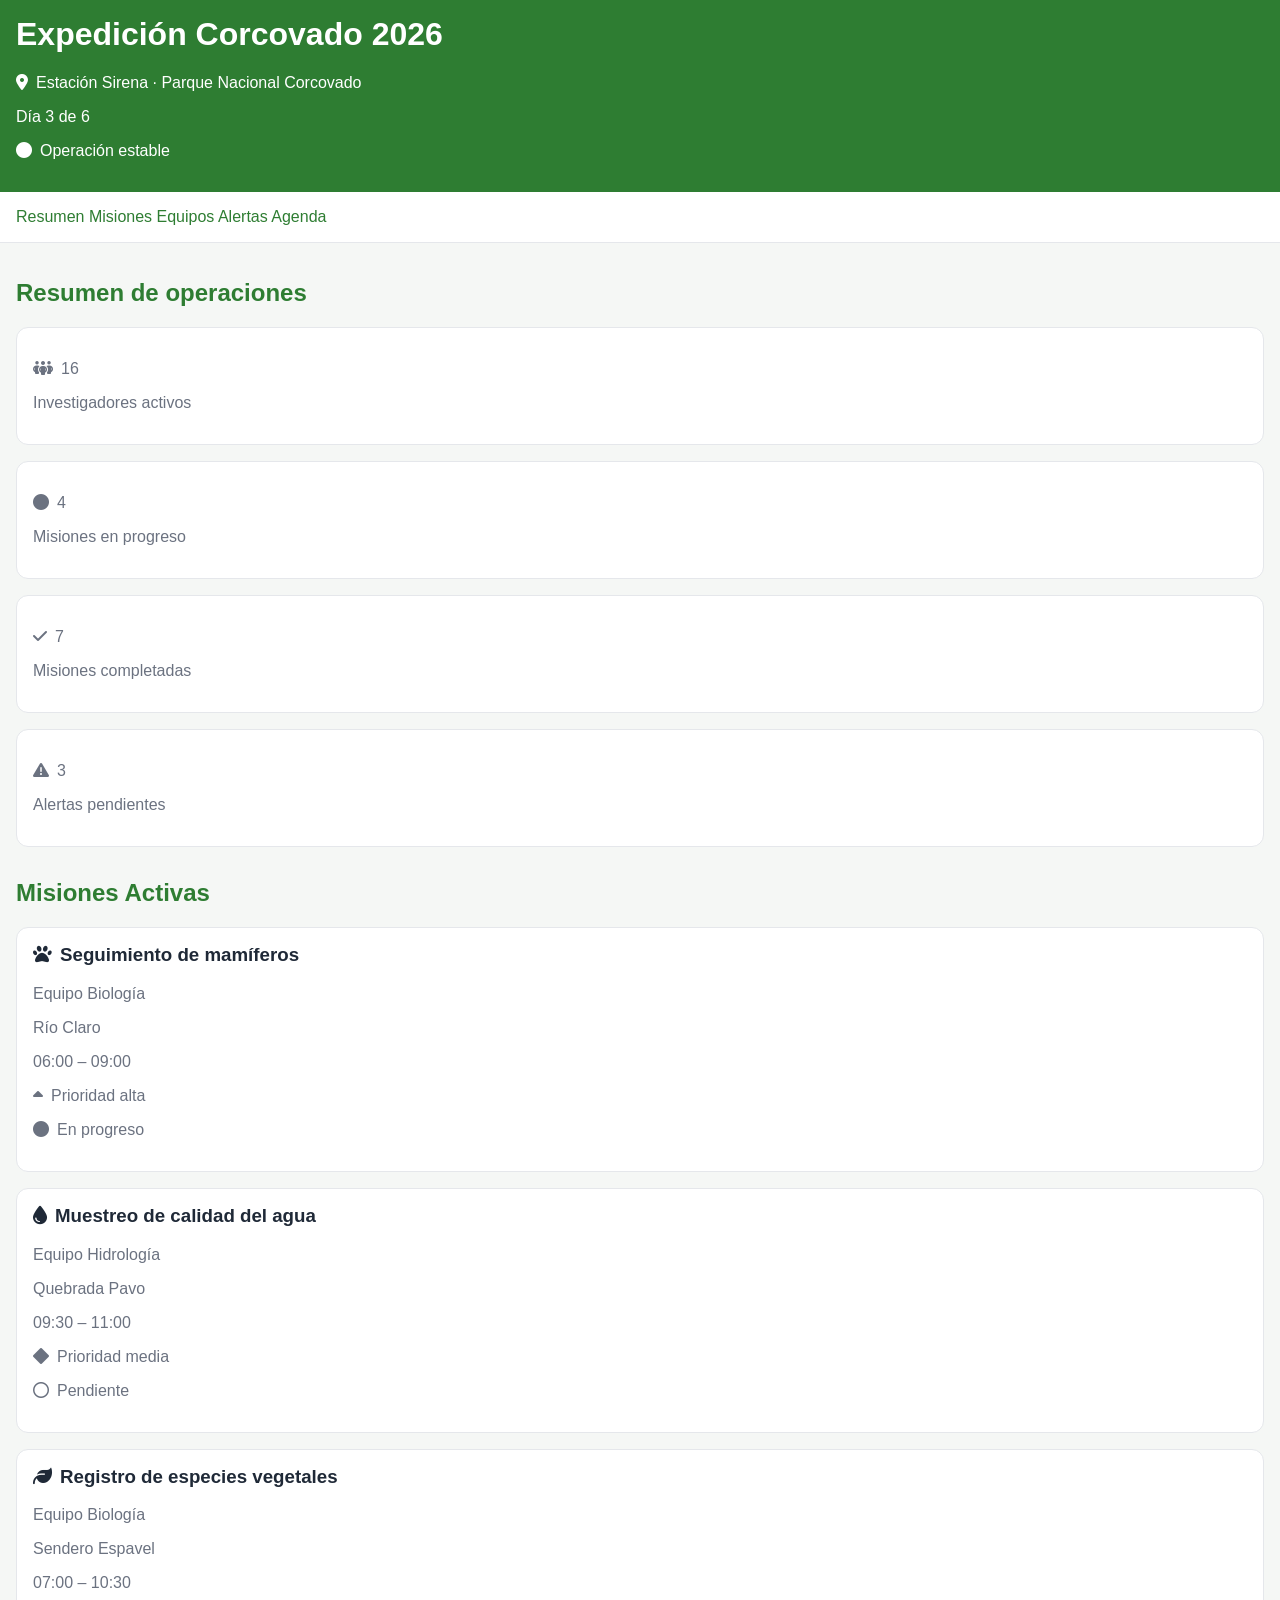
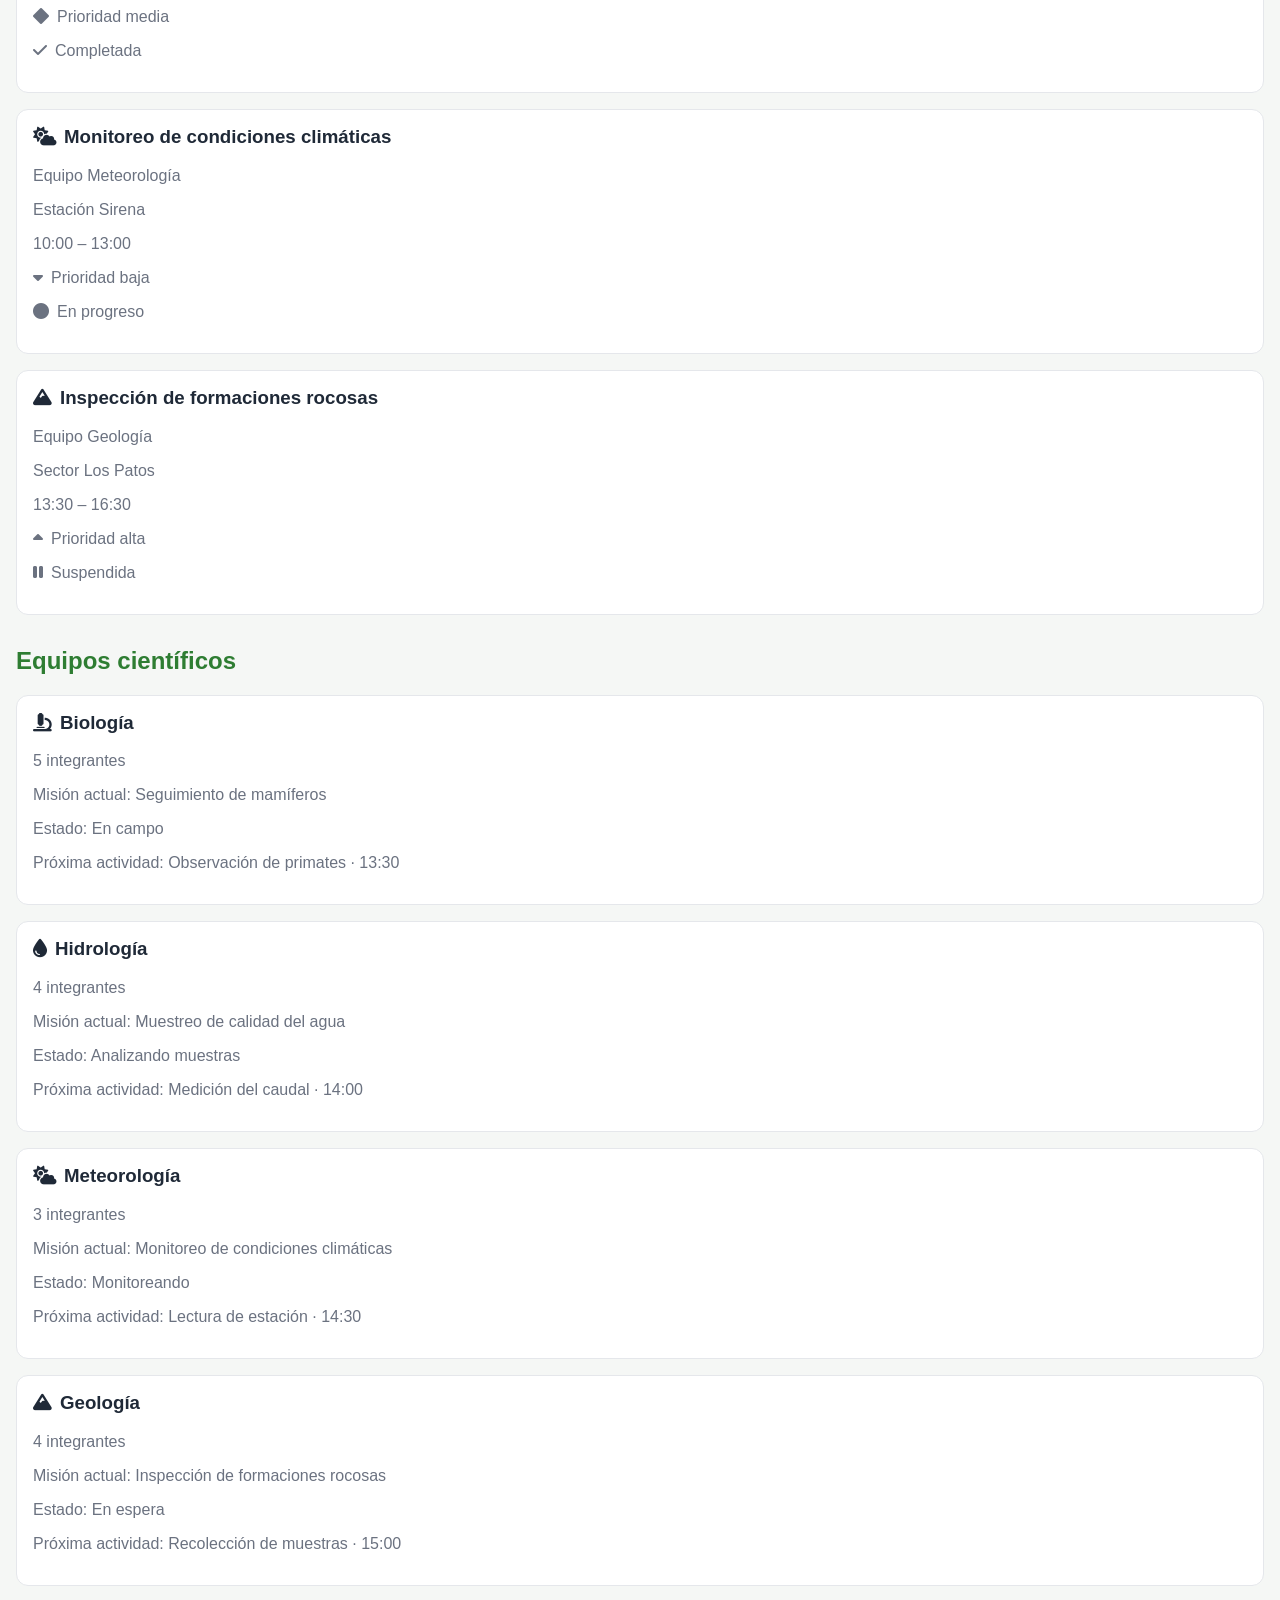
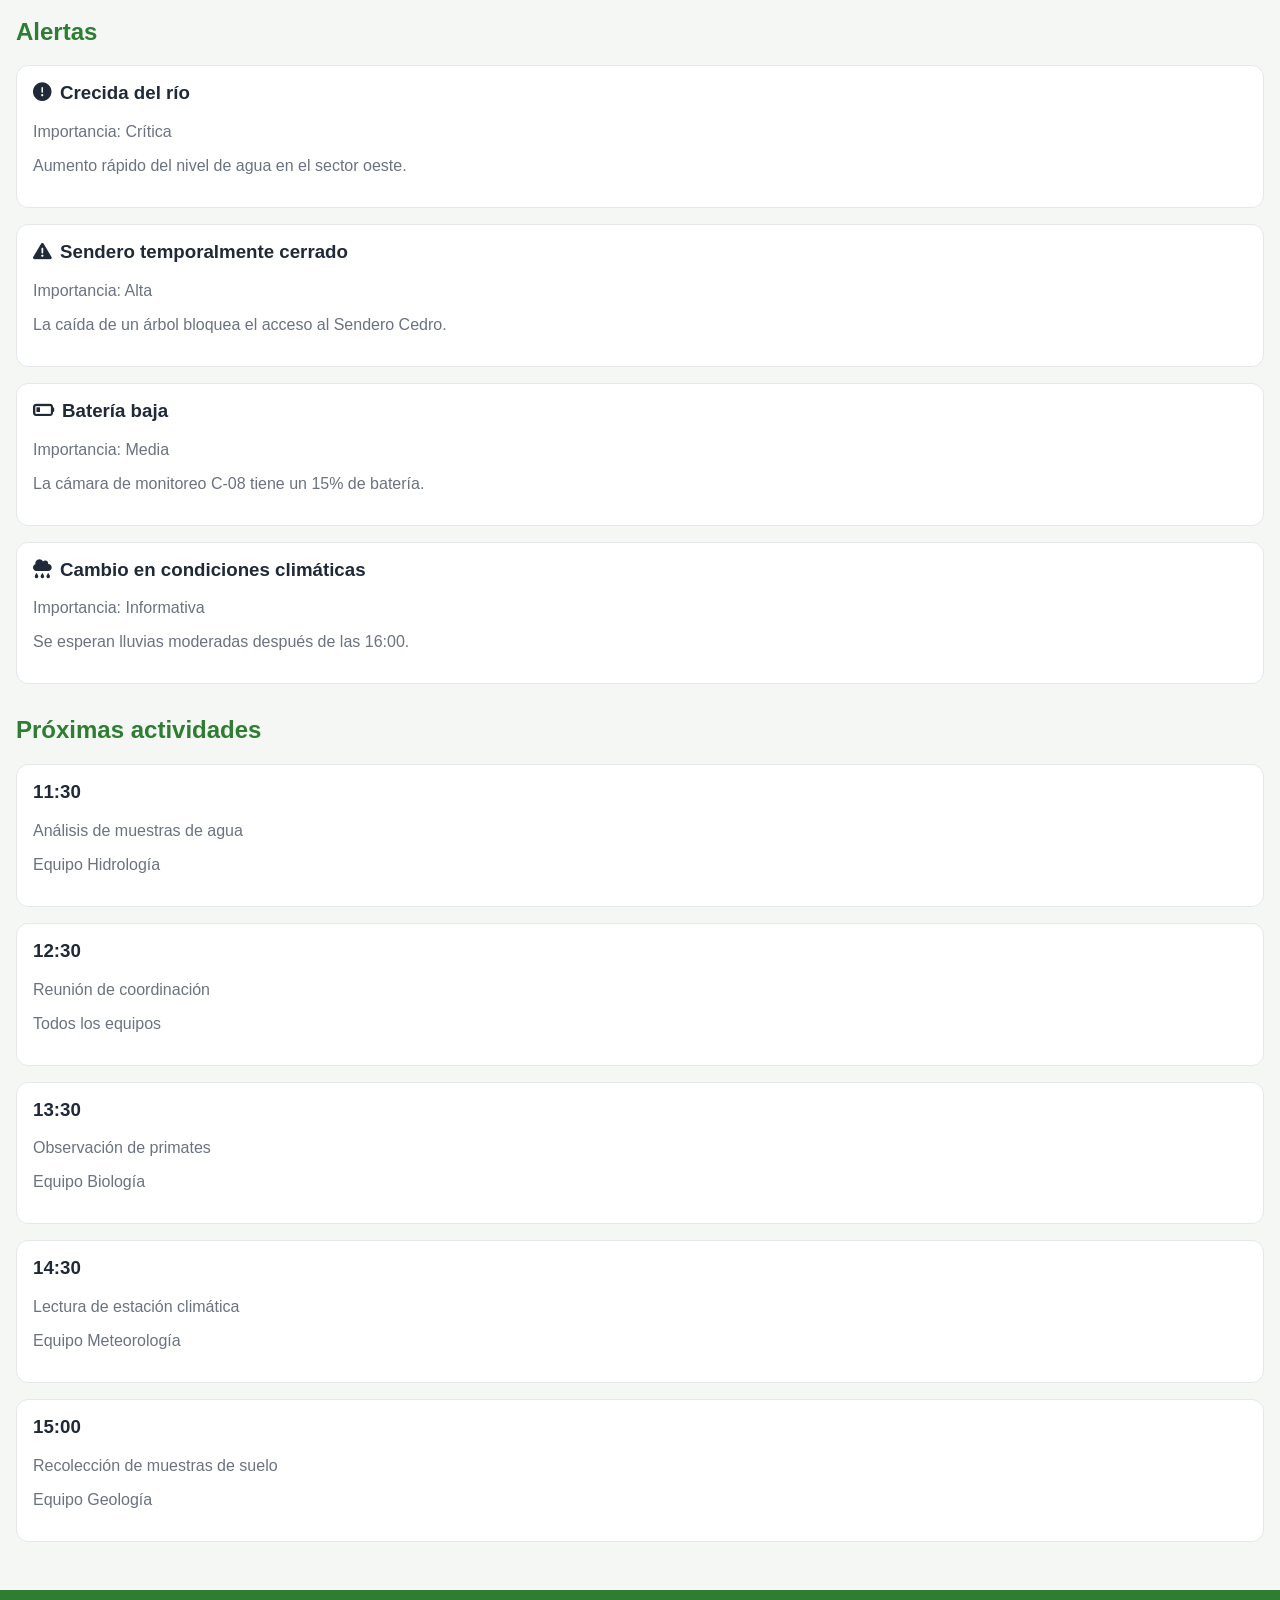
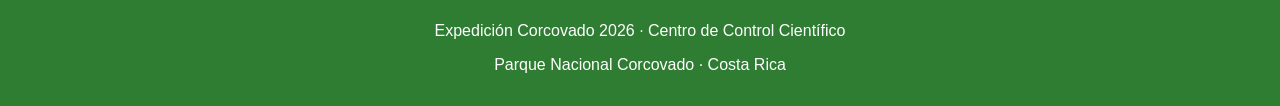
==== caso1/index.html @ 74ad6691 "[new]: Completa estructura HTML y estilos base del Caso 1" ====
<!DOCTYPE html>
<html lang="es">

<head>
    <meta charset="UTF-8">
    <meta name="viewport" content="width=device-width, initial-scale=1.0">
    <title>Expedición Corcovado 2026</title>

    <link rel="stylesheet" href="css/estilos.css">
    <!-- FontAwesome -->
    <link rel="stylesheet" href="https://cdnjs.cloudflare.com/ajax/libs/font-awesome/6.4.0/css/all.min.css">

</head>

<body>
    <header>
        <h1>Expedición Corcovado 2026</h1>
        <p><i class="fa-solid fa-location-dot"></i>Estación Sirena · Parque Nacional Corcovado</p>
        <p>Día 3 de 6</p>
        <p><i class="fa-solid fa-circle"></i>Operación estable</p>
    </header>

    <nav>
        <a href="#">Resumen</a>
        <a href="#">Misiones</a>
        <a href="#">Equipos</a>
        <a href="#">Alertas</a>
        <a href="#">Agenda</a>
    </nav>

    <main>
        <section>
            <h2>Resumen de operaciones</h2>
            <article>
                <p><i class="fa-solid fa-people-group"></i>16</p>
                <p>Investigadores activos</p>
            </article>

            <article>
                <p><i class="fa-solid fa-circle"></i>4</p>
                <p>Misiones en progreso</p>
            </article>

            <article>
                <p><i class="fa-solid fa-check"></i>7</p>
                <p>Misiones completadas</p>
            </article>

            <article>
                <p><i class="fa-solid fa-triangle-exclamation"></i>3</p>
                <p>Alertas pendientes</p>
            </article>
        </section>

        <section>
            <h2>Misiones Activas</h2>
            <article>
                <h3><i class="fa-solid fa-paw"></i>Seguimiento de mamíferos</h3>
                <p>Equipo Biología</p>
                <p>Río Claro</p>
                <p>06:00 – 09:00</p>
                <p><i class="fa-solid fa-caret-up"></i>Prioridad alta</p>
                <p><i class="fa-solid fa-circle"></i>En progreso</p>
            </article>

            <article>
                <h3><i class="fa-solid fa-droplet"></i>Muestreo de calidad del agua</h3>
                <p>Equipo Hidrología</p>
                <p>Quebrada Pavo</p>
                <p>09:30 – 11:00</p>
                <p><i class="fa-solid fa-diamond"></i>Prioridad media</p>
                <p><i class="fa-regular fa-circle"></i>Pendiente</p>
            </article>

            <article>
                <h3><i class="fa-solid fa-leaf"></i>Registro de especies vegetales</h3>
                <p>Equipo Biología</p>
                <p>Sendero Espavel</p>
                <p>07:00 – 10:30</p>
                <p><i class="fa-solid fa-diamond"></i>Prioridad media</p>
                <p><i class="fa-solid fa-check"></i>Completada</p>
            </article>

            <article>
                <h3><i class="fa-solid fa-cloud-sun"></i>Monitoreo de condiciones climáticas</h3>
                <p>Equipo Meteorología</p>
                <p>Estación Sirena</p>
                <p>10:00 – 13:00</p>
                <p><i class="fa-solid fa-caret-down"></i>Prioridad baja</p>
                <p><i class="fa-solid fa-circle"></i>En progreso</p>
            </article>

            <article>
                <h3><i class="fa-solid fa-mountain"></i>Inspección de formaciones rocosas</h3>
                <p>Equipo Geología</p>
                <p>Sector Los Patos</p>
                <p>13:30 – 16:30</p>
                <p><i class="fa-solid fa-caret-up"></i>Prioridad alta</p>
                <p><i class="fa-solid fa-pause"></i>Suspendida</p>
            </article>
        </section>

        <section>
            <h2>Equipos científicos</h2>
            <article>
                <h3><i class="fa-solid fa-microscope"></i>Biología</h3>
                <p>5 integrantes</p>
                <p>Misión actual: Seguimiento de mamíferos</p>
                <p>Estado: En campo</p>
                <p>Próxima actividad: Observación de primates · 13:30</p>
            </article>

            <article>
                <h3><i class="fa-solid fa-droplet"></i>Hidrología</h3>
                <p>4 integrantes</p>
                <p>Misión actual: Muestreo de calidad del agua</p>
                <p>Estado: Analizando muestras</p>
                <p>Próxima actividad: Medición del caudal · 14:00</p>
            </article>

            <article>
                <h3><i class="fa-solid fa-cloud-sun"></i>Meteorología</h3>
                <p>3 integrantes</p>
                <p>Misión actual: Monitoreo de condiciones climáticas</p>
                <p>Estado: Monitoreando</p>
                <p>Próxima actividad: Lectura de estación · 14:30</p>
            </article>

            <article>
                <h3><i class="fa-solid fa-mountain"></i>Geología</h3>
                <p>4 integrantes</p>
                <p>Misión actual: Inspección de formaciones rocosas</p>
                <p>Estado: En espera</p>
                <p>Próxima actividad: Recolección de muestras · 15:00</p>
            </article>
        </section>

        <aside>
            <h2>Alertas</h2>
            <article>
                <h3><i class="fa-solid fa-circle-exclamation"></i>Crecida del río</h3>
                <p>Importancia: Crítica</p>
                <p>Aumento rápido del nivel de agua en el sector oeste.</p>
            </article>

            <article>
                <h3><i class="fa-solid fa-triangle-exclamation"></i>Sendero temporalmente cerrado</h3>
                <p>Importancia: Alta</p>
                <p>La caída de un árbol bloquea el acceso al Sendero Cedro.</p>
            </article>

            <article>
                <h3><i class="fa-solid fa-battery-quarter"></i>Batería baja</h3>
                <p>Importancia: Media</p>
                <p>La cámara de monitoreo C-08 tiene un 15% de batería.</p>
            </article>

            <article>
                <h3><i class="fa-solid fa-cloud-rain"></i>Cambio en condiciones climáticas</h3>
                <p>Importancia: Informativa</p>
                <p>Se esperan lluvias moderadas después de las 16:00.</p>
            </article>
        </aside>

        <section>
            <h2>Próximas actividades</h2>
            <article>
                <h3>11:30</h3>
                <p>Análisis de muestras de agua</p>
                <p>Equipo Hidrología</p>
            </article>

            <article>
                <h3>12:30</h3>
                <p>Reunión de coordinación</p>
                <p>Todos los equipos</p>
            </article>

            <article>
                <h3>13:30</h3>
                <p>Observación de primates</p>
                <p>Equipo Biología</p>
            </article>

            <article>
                <h3>14:30</h3>
                <p>Lectura de estación climática</p>
                <p>Equipo Meteorología</p>
            </article>

            <article>
                <h3>15:00</h3>
                <p>Recolección de muestras de suelo</p>
                <p>Equipo Geología</p>
            </article>
        </section>
    </main>

    <footer>
        <p>Expedición Corcovado 2026 · Centro de Control Científico</p>
        <p>Parque Nacional Corcovado · Costa Rica</p>
    </footer>

</body>
</html>
---- caso1/css/estilos.css ----
/* Variables */
:root {
    /* Colores principales */
    --color-primario: #2E7D32;
    --color-secundario: #66BB6A;
    --color-fondo: #F5F7F5;
    --color-superficie: #FFFFFF;

    /* Texto y bordes */
    --color-texto-principal: #1F2937;
    --color-texto-secundario: #6B7280;
    --color-borde: #E5E7EB;

    /* Estados de misiones */
    --color-pendiente: #3B82F6;
    --color-progreso: #10B981;
    --color-completada: #8B5CF6;
    --color-suspendida: #6B7280;

    /* Alertas */
    --color-critica: #DC2626;
    --color-alta: #F97316;
    --color-media: #EAB308;
    --color-informativa: #3B82F6;

    /* Espaciados */
    --espaciado-pequeno: 0.5rem;
    --espaciado-medio: 1rem;
    --espaciado-grande: 2rem;

    /* Bordes */
    --radio-pequeno: 0.5rem;
    --radio-medio: 0.75rem;
    --radio-grande: 1rem;
}


/* Configuración general */
* {
    box-sizing: border-box;
}

body {
    margin: 0;
    font-family: Arial, sans-serif;
    background-color: var(--color-fondo);
    color: var(--color-texto-principal);
}


/* Encabezado */
header {
    background-color: var(--color-primario);
    color: white;
    padding: var(--espaciado-medio);
}

header h1 {
    margin-top: 0;
}


/* Navegación */
nav {
    background-color: var(--color-superficie);
    padding: var(--espaciado-medio);
    border-bottom: 1px solid var(--color-borde);
}

nav a {
    color: var(--color-primario);
    text-decoration: none;
}

nav a:hover {
    text-decoration: underline;
}


/* Contenido principal */
main {
    padding: var(--espaciado-medio);
}


/* Secciones */
section,
aside {
    margin-bottom: var(--espaciado-grande);
}

section h2,
aside h2 {
    color: var(--color-primario);
}


/* Tarjetas */
article {
    background-color: var(--color-superficie);
    border: 1px solid var(--color-borde);
    border-radius: var(--radio-medio);
    padding: var(--espaciado-medio);
    margin-bottom: var(--espaciado-medio);
}

article h3 {
    margin-top: 0;
}

article p {
    color: var(--color-texto-secundario);
}


/* Iconos */
i {
    margin-right: var(--espaciado-pequeno);
}


/* Pie de página */
footer {
    background-color: var(--color-primario);
    color: white;
    text-align: center;
    padding: var(--espaciado-medio);
}
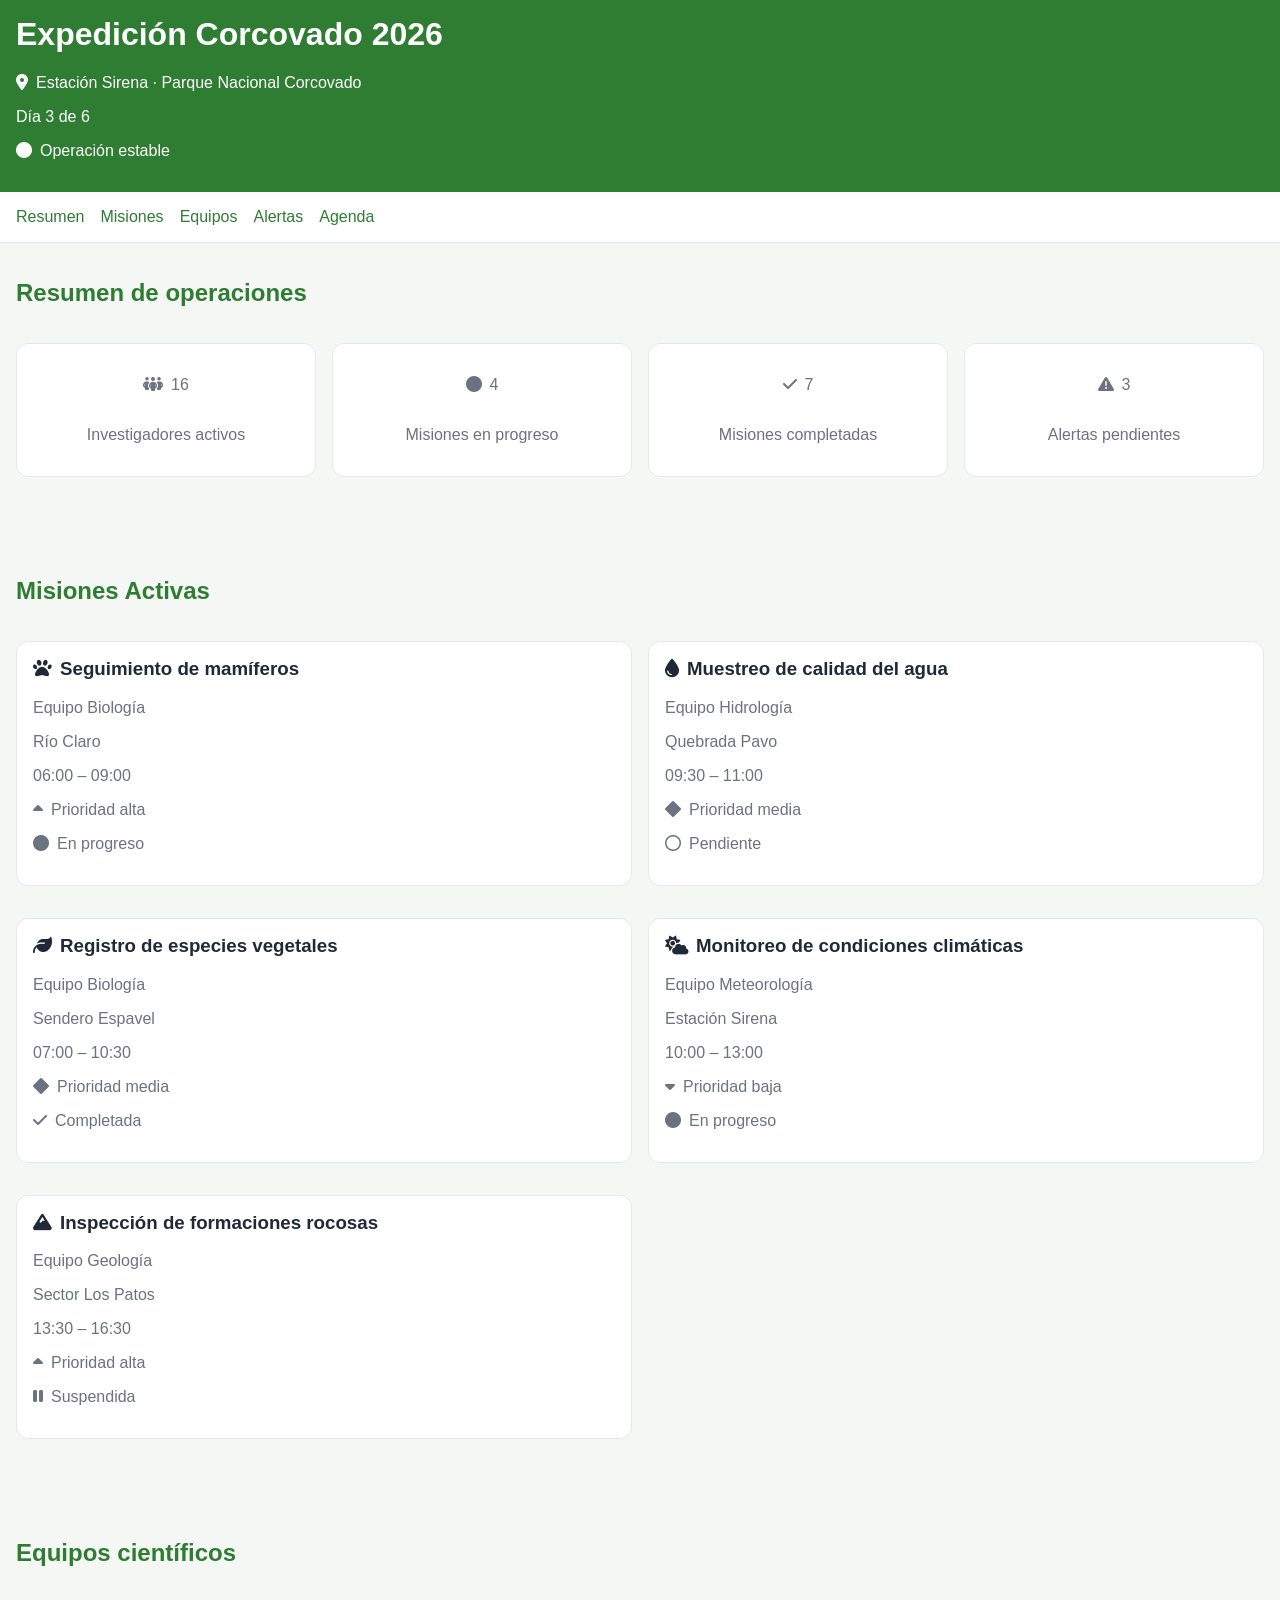
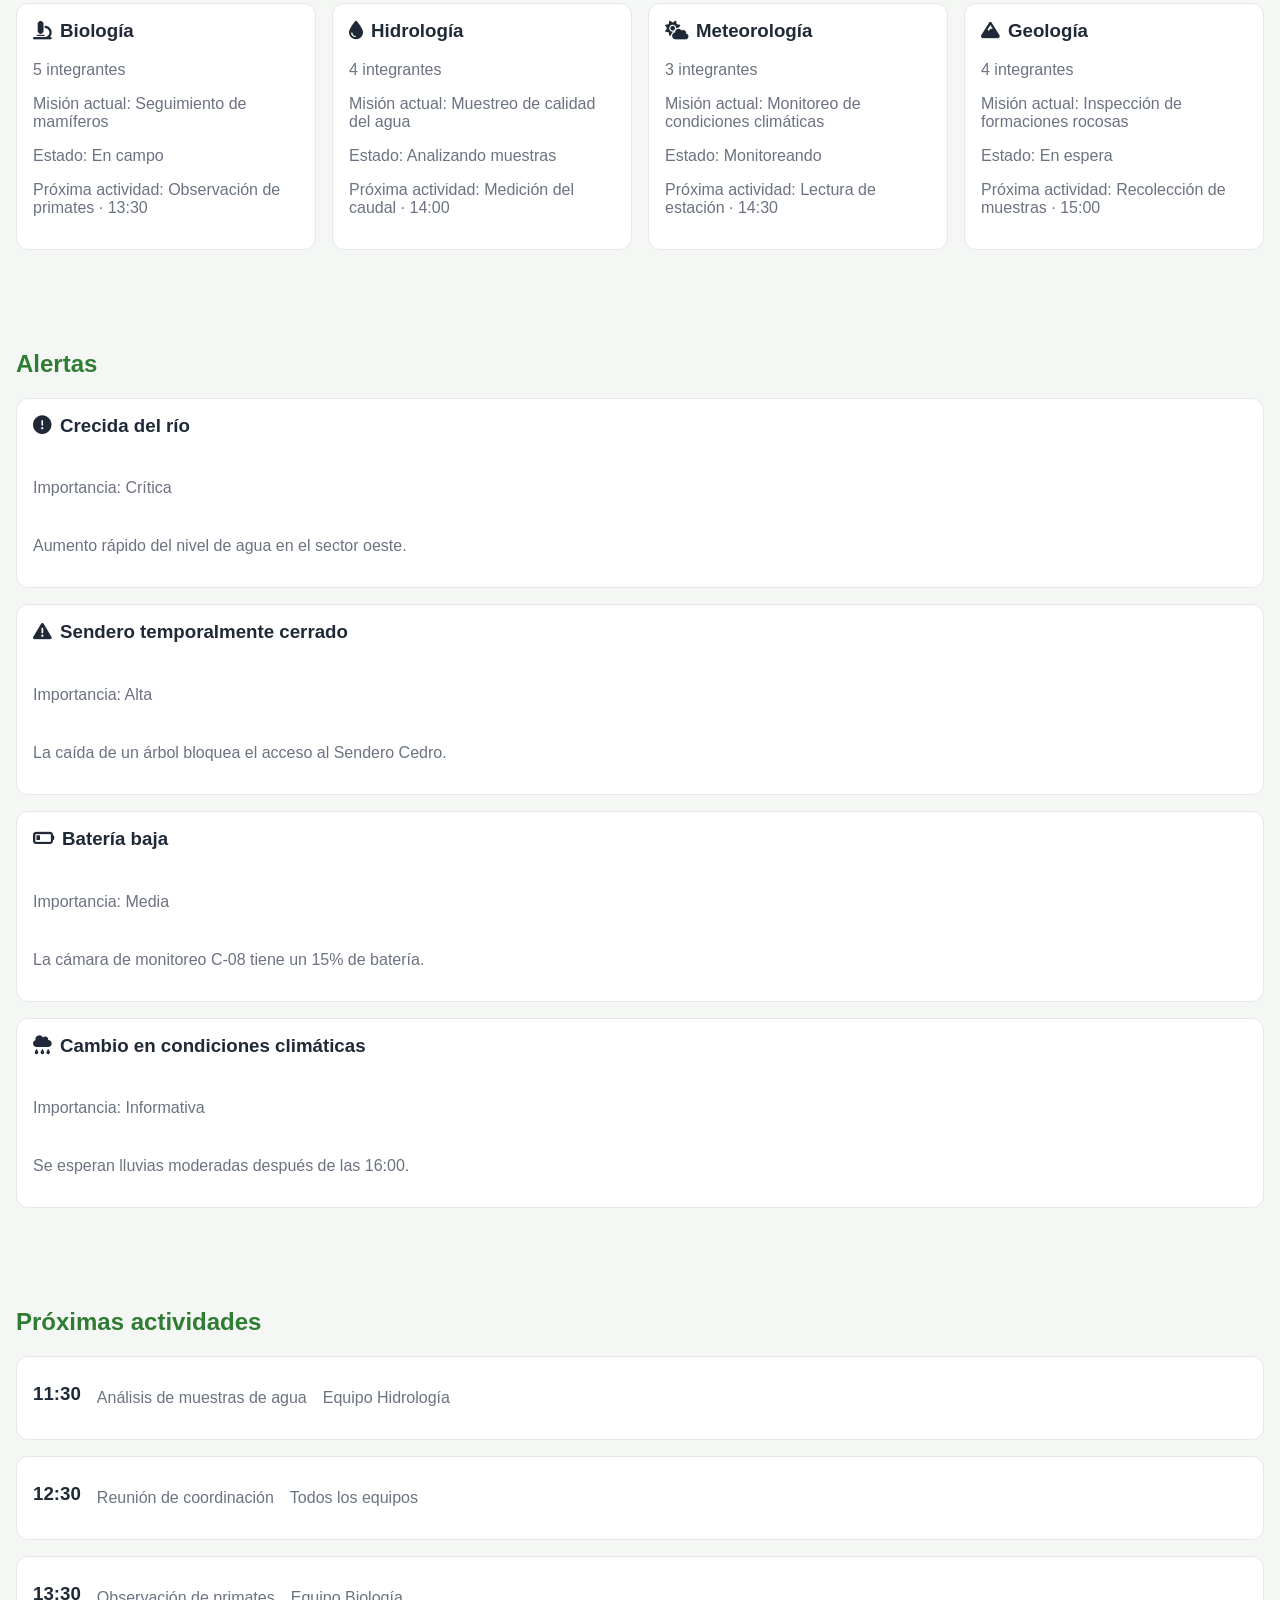
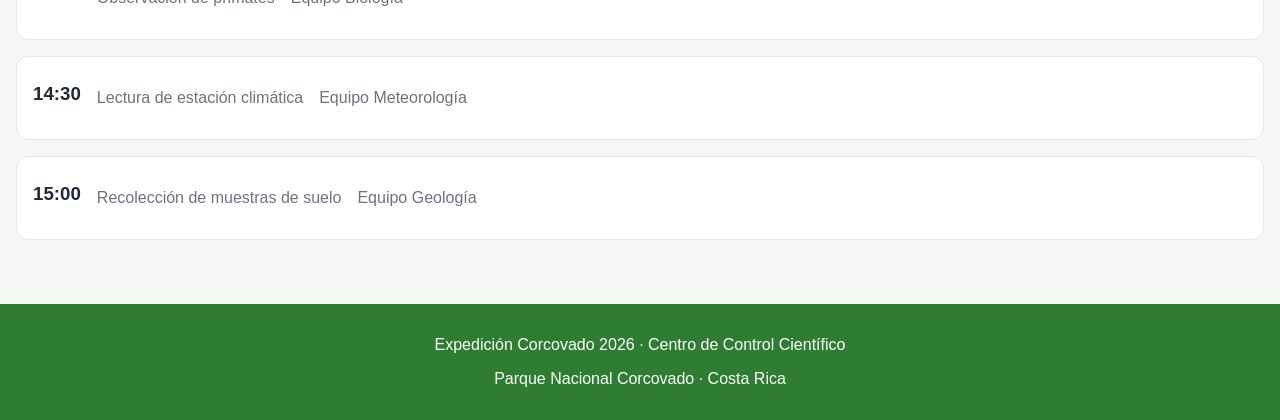
==== commit c3e6670e: "[improve]: Aplica Grid y Flexbox al diseño responsive del Caso 1" ====
--- a/caso1/index.html
+++ b/caso1/index.html
@@ -29,7 +29,7 @@
     </nav>
 
     <main>
-        <section>
+        <section class="resumen">
             <h2>Resumen de operaciones</h2>
             <article>
                 <p><i class="fa-solid fa-people-group"></i>16</p>
@@ -52,7 +52,7 @@
             </article>
         </section>
 
-        <section>
+        <section class="misiones">
             <h2>Misiones Activas</h2>
             <article>
                 <h3><i class="fa-solid fa-paw"></i>Seguimiento de mamíferos</h3>
@@ -100,7 +100,7 @@
             </article>
         </section>
 
-        <section>
+        <section class="equipos">
             <h2>Equipos científicos</h2>
             <article>
                 <h3><i class="fa-solid fa-microscope"></i>Biología</h3>
@@ -135,7 +135,7 @@
             </article>
         </section>
 
-        <aside>
+        <aside class="alertas">
             <h2>Alertas</h2>
             <article>
                 <h3><i class="fa-solid fa-circle-exclamation"></i>Crecida del río</h3>
@@ -162,7 +162,7 @@
             </article>
         </aside>
 
-        <section>
+        <section class="actividades">
             <h2>Próximas actividades</h2>
             <article>
                 <h3>11:30</h3>
--- a/caso1/css/estilos.css
+++ b/caso1/css/estilos.css
@@ -34,6 +34,7 @@
     --radio-grande: 1rem;
 }
 
+/* CELULAR */
 
 /* Configuración general */
 * {
@@ -65,6 +66,15 @@
     background-color: var(--color-superficie);
     padding: var(--espaciado-medio);
     border-bottom: 1px solid var(--color-borde);
+
+    /* Contenedor Flexbox */
+    display: flex;
+
+    /* Espaciado entre los enlaces */
+    gap: var(--espaciado-medio);
+
+    /* Permite que los items salten a una nueva linea flexible cuando no caben */
+    flex-wrap: wrap;
 }
 
 nav a {
@@ -80,8 +90,16 @@
 /* Contenido principal */
 main {
     padding: var(--espaciado-medio);
-}
-
+
+    /* Convierte el main en un Grid */
+    display: grid;
+
+    /* Como la base está pensada para móvil. usamos solo una columna que ocupa todo el espacio disponible, 1fr */
+    grid-template-columns: 1fr;
+
+    /* Espacio entre las diferentes zonas */
+    gap: var(--espaciado-grande);
+}
 
 /* Secciones */
 section,
@@ -93,7 +111,6 @@
 aside h2 {
     color: var(--color-primario);
 }
-
 
 /* Tarjetas */
 article {
@@ -112,12 +129,83 @@
     color: var(--color-texto-secundario);
 }
 
-
 /* Iconos */
 i {
     margin-right: var(--espaciado-pequeno);
 }
 
+.resumen {
+    display: grid;
+
+    /* En teléfono una sola columna */
+    grid-template-columns: 1fr;
+
+    gap: var(--espaciado-medio);
+
+}
+
+/* El título debe ocupar todo el ancho del Grid */
+.resumen h2 {
+    grid-column: 1 / -1;
+}
+
+.resumen article {
+    /* Flexbox para cada article */
+    display: flex;
+
+    /* Así número y texto van a permanecer uno debajo del otro */
+    flex-direction: column;
+
+    /* Centra el contenido */
+    align-items: center;
+    text-align: center;
+}
+
+.misiones {
+    display: grid;
+
+    /* En teléfono las misiones aparecen
+       una debajo de otra */
+    grid-template-columns: 1fr;
+
+    gap: var(--espaciado-medio);
+}
+
+/* El título ocupa todo el ancho */
+.misiones h2 {
+    grid-column: 1 / -1;
+}
+
+.equipos {
+    display: grid;
+
+    /* Una columna en teléfono */
+    grid-template-columns: 1fr;
+
+    gap: var(--espaciado-medio);
+}
+
+.equipos h2 {
+    grid-column: 1 / -1;
+}
+
+.alertas article {
+    display: flex;
+
+    /* Mantiene el contenido vertical */
+    flex-direction: column;
+
+    gap: var(--espaciado-pequeno);
+}
+
+.actividades article {
+    display: flex;
+
+    /* Mantiene el contenido vertical */
+    flex-direction: column;
+
+    gap: var(--espaciado-pequeno);
+}
 
 /* Pie de página */
 footer {
@@ -125,4 +213,47 @@
     color: white;
     text-align: center;
     padding: var(--espaciado-medio);
-}+}
+
+/* TABLET */
+@media (min-width: 48rem) {
+
+    .resumen {
+        grid-template-columns: repeat(2, 1fr);
+    }
+
+    /* Dos misiones por fila */
+    .misiones {
+        grid-template-columns: repeat(2, 1fr);
+    }
+
+    /* Dos equipos por fila */
+    .equipos {
+        grid-template-columns: repeat(2, 1fr);
+    }
+
+    /* Colocamos hora, actividad y equipo horizontalmente */
+    .actividades article {
+        flex-direction: row;
+        align-items: flex-end;
+        gap: var(--espaciado-medio);
+    }
+}
+
+/* ESCRITORIO */
+@media (min-width: 64rem) {
+    .resumen {
+        grid-template-columns: repeat(4, 1fr);
+    }
+
+    /* Misiones en dos columnas porque tienen mucha informacion */
+    .misiones {
+        grid-template-columns: repeat(2, 1fr);
+    }
+
+    /*
+    Equipos en una sola fila */
+    .equipos {
+        grid-template-columns: repeat(4, 1fr);
+    }
+}
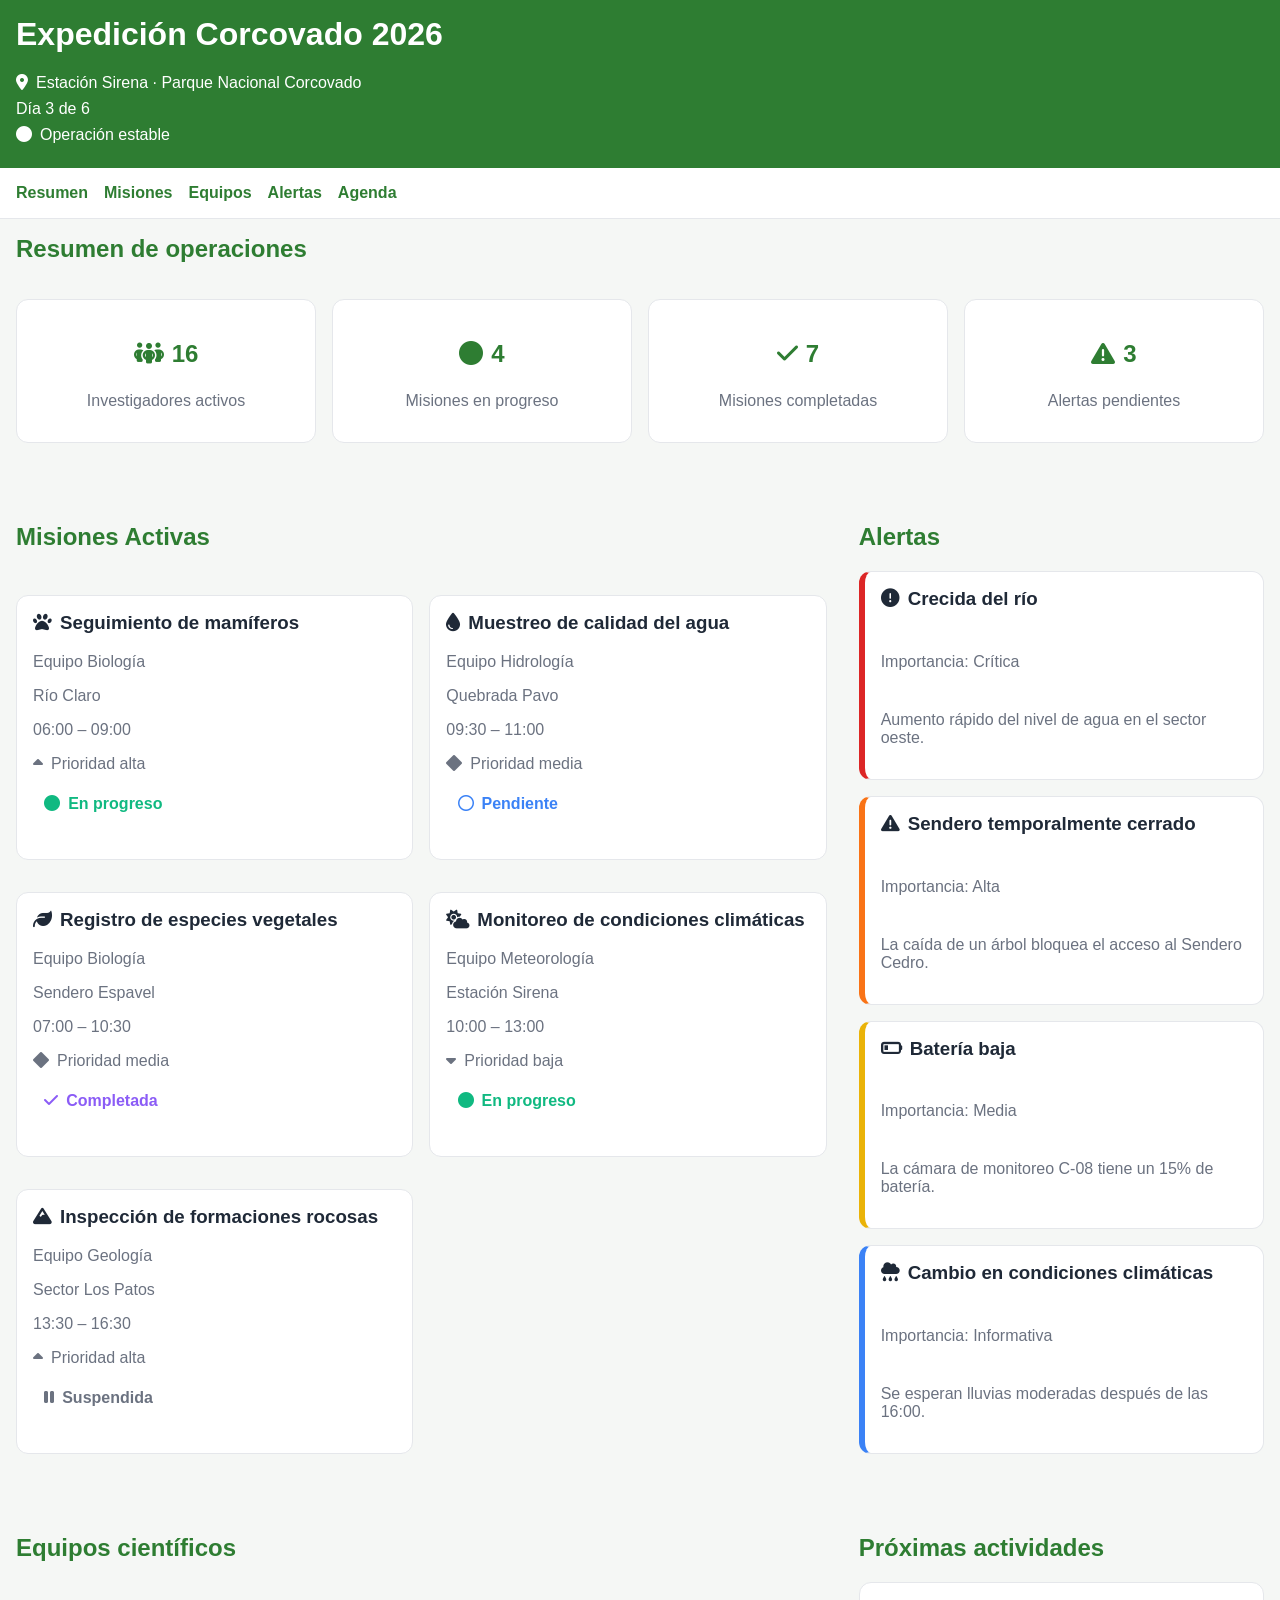
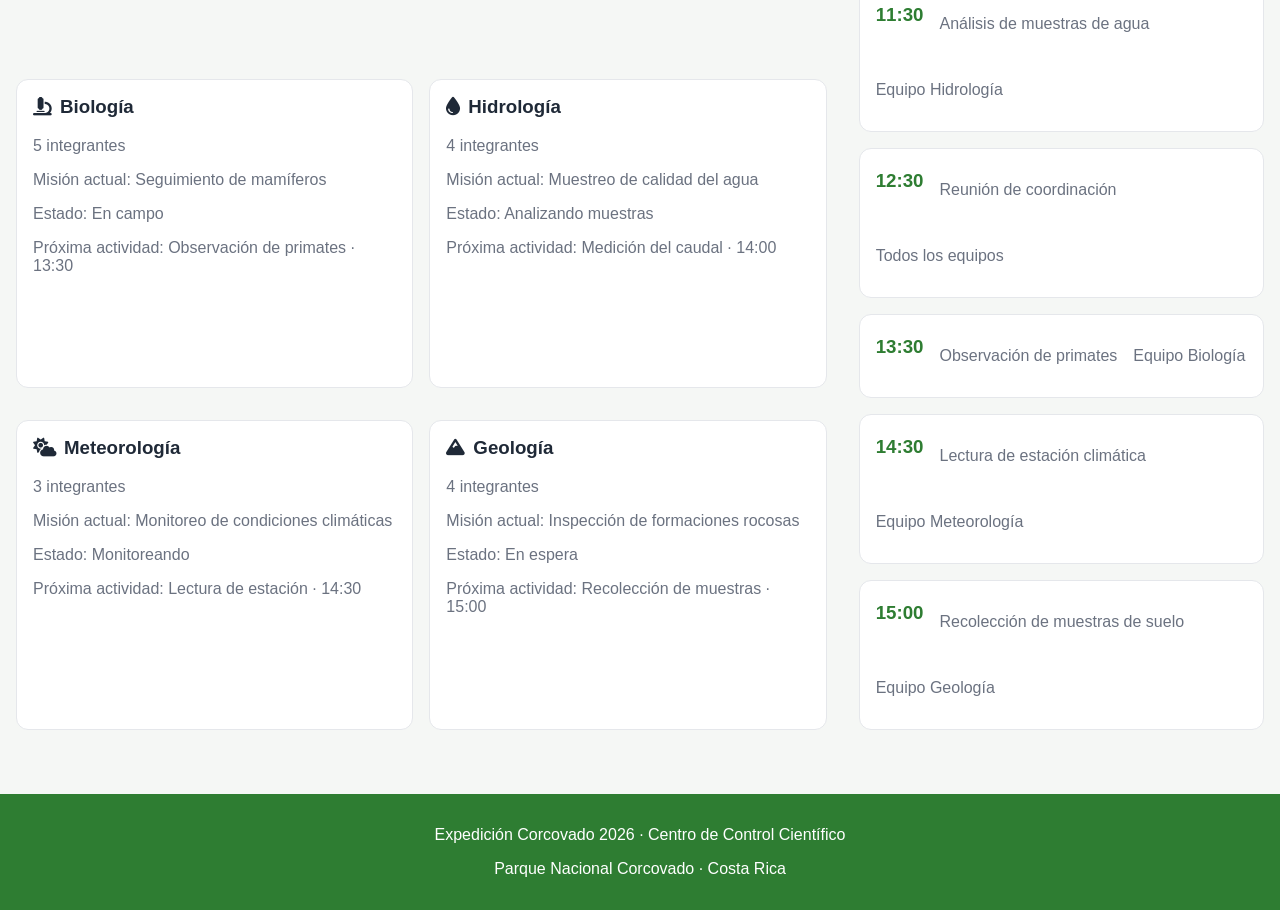
==== commit 6748088e: "[improve]: Finaliza diseño responsive del Case 1" ====
--- a/caso1/index.html
+++ b/caso1/index.html
@@ -60,7 +60,7 @@
                 <p>Río Claro</p>
                 <p>06:00 – 09:00</p>
                 <p><i class="fa-solid fa-caret-up"></i>Prioridad alta</p>
-                <p><i class="fa-solid fa-circle"></i>En progreso</p>
+                <p class="estado progreso"><i class="fa-solid fa-circle"></i>En progreso</p>
             </article>
 
             <article>
@@ -69,7 +69,7 @@
                 <p>Quebrada Pavo</p>
                 <p>09:30 – 11:00</p>
                 <p><i class="fa-solid fa-diamond"></i>Prioridad media</p>
-                <p><i class="fa-regular fa-circle"></i>Pendiente</p>
+                <p class="estado pendiente"><i class="fa-regular fa-circle"></i>Pendiente</p>
             </article>
 
             <article>
@@ -78,7 +78,7 @@
                 <p>Sendero Espavel</p>
                 <p>07:00 – 10:30</p>
                 <p><i class="fa-solid fa-diamond"></i>Prioridad media</p>
-                <p><i class="fa-solid fa-check"></i>Completada</p>
+                <p class="estado completada"><i class="fa-solid fa-check"></i>Completada</p>
             </article>
 
             <article>
@@ -87,7 +87,7 @@
                 <p>Estación Sirena</p>
                 <p>10:00 – 13:00</p>
                 <p><i class="fa-solid fa-caret-down"></i>Prioridad baja</p>
-                <p><i class="fa-solid fa-circle"></i>En progreso</p>
+                <p class="estado progreso"><i class="fa-solid fa-circle"></i>En progreso</p>
             </article>
 
             <article>
@@ -96,7 +96,7 @@
                 <p>Sector Los Patos</p>
                 <p>13:30 – 16:30</p>
                 <p><i class="fa-solid fa-caret-up"></i>Prioridad alta</p>
-                <p><i class="fa-solid fa-pause"></i>Suspendida</p>
+                <p class="estado suspendida"><i class="fa-solid fa-pause"></i>Suspendida</p>
             </article>
         </section>
 
@@ -137,25 +137,25 @@
 
         <aside class="alertas">
             <h2>Alertas</h2>
-            <article>
+            <article class="alerta critica">
                 <h3><i class="fa-solid fa-circle-exclamation"></i>Crecida del río</h3>
                 <p>Importancia: Crítica</p>
                 <p>Aumento rápido del nivel de agua en el sector oeste.</p>
             </article>
 
-            <article>
+            <article  class="alerta alta">
                 <h3><i class="fa-solid fa-triangle-exclamation"></i>Sendero temporalmente cerrado</h3>
                 <p>Importancia: Alta</p>
                 <p>La caída de un árbol bloquea el acceso al Sendero Cedro.</p>
             </article>
 
-            <article>
+            <article class="alerta media">
                 <h3><i class="fa-solid fa-battery-quarter"></i>Batería baja</h3>
                 <p>Importancia: Media</p>
                 <p>La cámara de monitoreo C-08 tiene un 15% de batería.</p>
             </article>
 
-            <article>
+            <article class="alerta informativa">
                 <h3><i class="fa-solid fa-cloud-rain"></i>Cambio en condiciones climáticas</h3>
                 <p>Importancia: Informativa</p>
                 <p>Se esperan lluvias moderadas después de las 16:00.</p>
--- a/caso1/css/estilos.css
+++ b/caso1/css/estilos.css
@@ -1,4 +1,4 @@
-/* Variables */
+/* VARIABLES */
 :root {
     /* Colores principales */
     --color-primario: #2E7D32;
@@ -60,6 +60,10 @@
     margin-top: 0;
 }
 
+header p {
+    margin: var(--espaciado-pequeno) 0;
+}
+
 
 /* Navegación */
 nav {
@@ -75,11 +79,17 @@
 
     /* Permite que los items salten a una nueva linea flexible cuando no caben */
     flex-wrap: wrap;
+
+    /* Mantiene la navegación visible al desplazarse */
+    position: sticky;
+    top: 0; /* Indica que se fija cuando llega a la parte superior. */
+    z-index: 10; /* Hace que el nav quede por encima de otros elementos. */
 }
 
 nav a {
     color: var(--color-primario);
     text-decoration: none;
+    font-weight: bold;
 }
 
 nav a:hover {
@@ -100,6 +110,7 @@
     /* Espacio entre las diferentes zonas */
     gap: var(--espaciado-grande);
 }
+
 
 /* Secciones */
 section,
@@ -110,7 +121,9 @@
 section h2,
 aside h2 {
     color: var(--color-primario);
-}
+    margin-top: 0;
+}
+
 
 /* Tarjetas */
 article {
@@ -123,30 +136,36 @@
 
 article h3 {
     margin-top: 0;
+    color: var(--color-texto-principal);
 }
 
 article p {
     color: var(--color-texto-secundario);
 }
 
-/* Iconos */
+
+/* Íconos */
 i {
     margin-right: var(--espaciado-pequeno);
 }
 
+
+/* Resumen */
 .resumen {
     display: grid;
 
     /* En teléfono una sola columna */
     grid-template-columns: 1fr;
 
+    grid-template-areas:
+        "titulo";
+
     gap: var(--espaciado-medio);
-
-}
-
-/* El título debe ocupar todo el ancho del Grid */
+}
+
+/* El título ocupa el área del título */
 .resumen h2 {
-    grid-column: 1 / -1;
+    grid-area: titulo;
 }
 
 .resumen article {
@@ -161,34 +180,76 @@
     text-align: center;
 }
 
+/* Número principal de cada indicador */
+.resumen article p:first-of-type {
+    font-size: 1.5rem;
+    font-weight: bold;
+    color: var(--color-primario);
+    margin-bottom: var(--espaciado-pequeno);
+}
+
+
+/* Misiones */
 .misiones {
     display: grid;
 
-    /* En teléfono las misiones aparecen
-       una debajo de otra */
+    /* En teléfono las misiones aparecen una debajo de otra */
     grid-template-columns: 1fr;
+
+    grid-template-areas:
+        "titulo";
 
     gap: var(--espaciado-medio);
 }
 
 /* El título ocupa todo el ancho */
 .misiones h2 {
-    grid-column: 1 / -1;
-}
-
+    grid-area: titulo;
+}
+
+/* Estados de las misiones */
+.estado {
+    padding: 0.4rem 0.7rem;
+    border-radius: var(--radio-pequeno);
+    font-weight: bold;
+}
+
+.pendiente {
+    color: var(--color-pendiente);
+}
+
+.progreso {
+    color: var(--color-progreso);
+}
+
+.completada {
+    color: var(--color-completada);
+}
+
+.suspendida {
+    color: var(--color-suspendida);
+}
+
+
+/* Equipos */
 .equipos {
     display: grid;
 
     /* Una columna en teléfono */
     grid-template-columns: 1fr;
 
+    grid-template-areas:
+        "titulo";
+
     gap: var(--espaciado-medio);
 }
 
 .equipos h2 {
-    grid-column: 1 / -1;
-}
-
+    grid-area: titulo;
+}
+
+
+/* Alertas */
 .alertas article {
     display: flex;
 
@@ -198,6 +259,28 @@
     gap: var(--espaciado-pequeno);
 }
 
+.alerta {
+    border-left: 0.4rem solid;
+}
+
+.critica {
+    border-left-color: var(--color-critica);
+}
+
+.alta {
+    border-left-color: var(--color-alta);
+}
+
+.media {
+    border-left-color: var(--color-media);
+}
+
+.informativa {
+    border-left-color: var(--color-informativa);
+}
+
+
+/* Próximas actividades */
 .actividades article {
     display: flex;
 
@@ -206,6 +289,11 @@
 
     gap: var(--espaciado-pequeno);
 }
+
+.actividades article h3 {
+    color: var(--color-primario);
+}
+
 
 /* Pie de página */
 footer {
@@ -215,45 +303,135 @@
     padding: var(--espaciado-medio);
 }
 
+
 /* TABLET */
 @media (min-width: 48rem) {
 
+    /* El main pasa de una columna a dos */
+    main {
+        grid-template-columns: repeat(2, 1fr);
+
+    /* Define la ubicación de las secciones en la vista de tablet */
+        grid-template-areas:
+            "resumen resumen"
+            "misiones misiones"
+            "equipos equipos"
+            "alertas actividades";
+    }
+
+    /* Ocupa todo el ancho */
     .resumen {
-        grid-template-columns: repeat(2, 1fr);
-    }
-
-    /* Dos misiones por fila */
+        grid-area: resumen;
+
+        /* Dos indicadores por fila */
+        grid-template-columns: repeat(2, 1fr);
+
+        /* El título ocupa las dos columnas */
+        grid-template-areas:
+            "titulo titulo";
+    }
+
+    /* Ocupa todo el ancho */
     .misiones {
-        grid-template-columns: repeat(2, 1fr);
-    }
-
-    /* Dos equipos por fila */
+        grid-area: misiones;
+
+        /* Dos misiones por fila */
+        grid-template-columns: repeat(2, 1fr);
+
+        /* El título ocupa las dos columnas */
+        grid-template-areas:
+            "titulo titulo";
+    }
+
+    /* Ocupa todo el ancho */
     .equipos {
-        grid-template-columns: repeat(2, 1fr);
+        grid-area: equipos;
+
+        /* Dos equipos por fila */
+        grid-template-columns: repeat(2, 1fr);
+
+        /* El título ocupa las dos columnas */
+        grid-template-areas:
+            "titulo titulo";
+    }
+
+    /* Columna izquierda */
+    .alertas {
+        grid-area: alertas;
+    }
+
+    /* Columna derecha */
+    .actividades {
+        grid-area: actividades;
     }
 
     /* Colocamos hora, actividad y equipo horizontalmente */
     .actividades article {
         flex-direction: row;
-        align-items: flex-end;
+        align-items: center;
+        flex-wrap: wrap;
         gap: var(--espaciado-medio);
     }
 }
+
 
 /* ESCRITORIO */
 @media (min-width: 64rem) {
+
+    /* Dos columnas: izquierda = 2 partes, derecha = 1 parte */
+    main {
+        grid-template-columns: 2fr 1fr;
+
+        /* Define la ubicación de cada sección dentro del Grid */
+        grid-template-areas:
+            "resumen resumen"
+            "misiones alertas"
+            "equipos actividades";
+    }
+
+    /*  Ocupa todo el ancho del Grid */
     .resumen {
+        grid-area: resumen;
+
+        /* Los cuatro indicadores aparecen en una misma fila */
         grid-template-columns: repeat(4, 1fr);
-    }
-
-    /* Misiones en dos columnas porque tienen mucha informacion */
+
+        /* El título ocupa las cuatro columnas */
+        grid-template-areas:
+            "titulo titulo titulo titulo";
+    }
+
+    /* Misiones queda en la izquierda */
     .misiones {
-        grid-template-columns: repeat(2, 1fr);
-    }
-
-    /*
-    Equipos en una sola fila */
+        grid-area: misiones;
+
+        /* Dos misiones por fila */
+        grid-template-columns: repeat(2, 1fr);
+
+        /* El título ocupa las dos columnas */
+        grid-template-areas:
+            "titulo titulo";
+    }
+
+    /* Alertas queda en la derecha */
+    .alertas {
+        grid-area: alertas;
+    }
+
+    /* Equipos queda a la izquierda */
     .equipos {
-        grid-template-columns: repeat(4, 1fr);
-    }
-}
+        grid-area: equipos;
+
+        /* Organiza los equipos en dos columnas */
+        grid-template-columns: repeat(2, 1fr);
+
+        /* El título ocupa las dos columnas */
+        grid-template-areas:
+            "titulo titulo";
+    }
+
+    /* Actividades queda a la derecha */
+    .actividades {
+        grid-area: actividades;
+    }
+}
